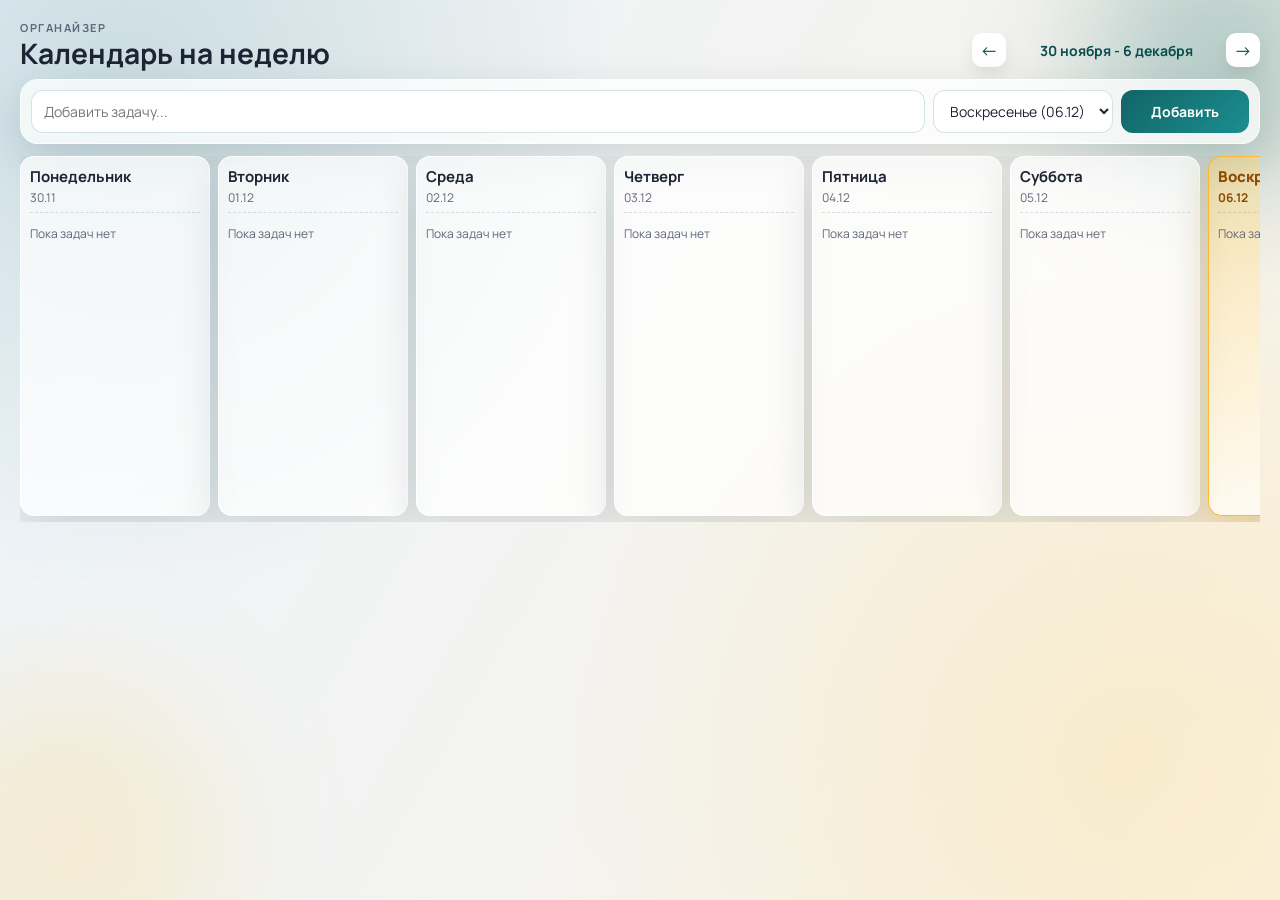
==== index.html @ 710e12ff "первая версия" ====
﻿<!doctype html>
<html lang="ru">
<head>
  <meta charset="UTF-8" />
  <meta name="viewport" content="width=device-width, initial-scale=1.0" />
  <title>План недели</title>
  <link rel="preconnect" href="https://fonts.googleapis.com">
  <link rel="preconnect" href="https://fonts.gstatic.com" crossorigin>
  <link href="https://fonts.googleapis.com/css2?family=Manrope:wght@400;500;700;800&display=swap" rel="stylesheet">
  <link rel="stylesheet" href="styles.css" />
</head>
<body>
  <div class="bg-glow bg-glow-one"></div>
  <div class="bg-glow bg-glow-two"></div>

  <main class="app">
    <header class="topbar">
      <div>
        <p class="eyebrow">Органайзер</p>
        <h1>Календарь на неделю</h1>
      </div>
      <div class="week-nav">
        <button id="prevWeek" aria-label="Предыдущая неделя">←</button>
        <p id="weekRange"></p>
        <button id="nextWeek" aria-label="Следующая неделя">→</button>
      </div>
    </header>

    <section class="quick-add">
      <input id="taskText" type="text" placeholder="Добавить задачу..." maxlength="140" />
      <select id="daySelect"></select>
      <button id="addTask">Добавить</button>
    </section>

    <section id="board" class="board"></section>
  </main>

  <template id="taskTemplate">
    <article class="task" draggable="true">
      <label class="task-main">
        <input type="checkbox" class="task-check" />
        <span class="task-title"></span>
      </label>
      <div class="task-actions">
        <button class="move-btn" title="Перенести">↷</button>
        <button class="delete-btn" title="Удалить">✕</button>
      </div>
    </article>
  </template>

  <script src="app.js"></script>
</body>
</html>
---- styles.css ----
﻿:root {
  --bg: #f4f7fb;
  --surface: rgba(255, 255, 255, 0.72);
  --surface-solid: #ffffff;
  --text: #1d2433;
  --muted: #5e677a;
  --primary: #116466;
  --primary-strong: #0a4d4f;
  --accent: #ffd166;
  --danger: #cf3348;
  --line: rgba(17, 100, 102, 0.18);
  --done: #5f8f4d;
  --shadow: 0 16px 44px rgba(11, 44, 51, 0.14);
  --radius-xl: 24px;
  --radius-lg: 16px;
  --radius-md: 12px;
}

* {
  box-sizing: border-box;
}

body {
  margin: 0;
  min-height: 100vh;
  font-family: "Manrope", sans-serif;
  color: var(--text);
  background:
    radial-gradient(circle at 10% 10%, rgba(17, 100, 102, 0.16), transparent 36%),
    radial-gradient(circle at 88% 84%, rgba(255, 209, 102, 0.22), transparent 42%),
    linear-gradient(120deg, #edf4fb 0%, #f9f3e7 100%);
  padding: 20px;
  overflow-x: hidden;
}

.bg-glow {
  position: fixed;
  filter: blur(64px);
  border-radius: 100%;
  pointer-events: none;
}

.bg-glow-one {
  width: 260px;
  height: 260px;
  background: rgba(17, 100, 102, 0.28);
  top: -70px;
  right: -70px;
}

.bg-glow-two {
  width: 320px;
  height: 320px;
  background: rgba(255, 209, 102, 0.22);
  bottom: -100px;
  left: -100px;
}

.app {
  max-width: 1300px;
  margin: 0 auto;
  position: relative;
  z-index: 1;
}

.topbar {
  display: flex;
  justify-content: space-between;
  align-items: end;
  gap: 16px;
  margin-bottom: 12px;
}

.eyebrow {
  margin: 0 0 4px;
  text-transform: uppercase;
  letter-spacing: 0.14em;
  font-size: 11px;
  font-weight: 700;
  color: var(--muted);
}

h1 {
  margin: 0;
  font-size: clamp(24px, 2.2vw, 34px);
  line-height: 1;
}

.week-nav {
  display: flex;
  align-items: center;
  gap: 10px;
}

.week-nav p {
  margin: 0;
  font-weight: 700;
  color: var(--primary-strong);
  min-width: 200px;
  text-align: center;
  font-size: 14px;
}

.week-nav button,
.quick-add button,
.task-actions button {
  border: none;
  cursor: pointer;
  font-family: inherit;
}

.week-nav button {
  width: 34px;
  height: 34px;
  border-radius: 10px;
  background: var(--surface-solid);
  box-shadow: 0 8px 16px rgba(0, 0, 0, 0.08);
  font-size: 18px;
  color: var(--primary-strong);
  transition: transform 0.2s ease, background 0.2s ease;
}

.week-nav button:hover {
  transform: translateY(-2px);
  background: #edf7f7;
}

.quick-add {
  display: grid;
  grid-template-columns: 1fr 180px 128px;
  gap: 8px;
  background: var(--surface);
  border: 1px solid rgba(255, 255, 255, 0.65);
  border-radius: 18px;
  padding: 10px;
  backdrop-filter: blur(10px);
  box-shadow: var(--shadow);
  margin-bottom: 12px;
}

.quick-add input,
.quick-add select {
  width: 100%;
  border-radius: var(--radius-md);
  border: 1px solid var(--line);
  padding: 10px 12px;
  font-size: 14px;
  font-family: inherit;
  background: #fff;
  color: var(--text);
}

.quick-add input:focus,
.quick-add select:focus {
  outline: 2px solid rgba(17, 100, 102, 0.35);
  border-color: transparent;
}

.quick-add button {
  border-radius: var(--radius-md);
  background: linear-gradient(135deg, var(--primary) 0%, #1b8e90 100%);
  color: #fff;
  font-weight: 700;
  font-size: 14px;
  transition: transform 0.2s ease, box-shadow 0.2s ease;
}

.quick-add button:hover {
  transform: translateY(-1px);
  box-shadow: 0 10px 22px rgba(17, 100, 102, 0.25);
}

.board {
  display: grid;
  grid-template-columns: repeat(7, minmax(190px, 1fr));
  gap: 8px;
  overflow-x: auto;
  padding-bottom: 6px;
}

.day {
  background: var(--surface);
  border: 1px solid rgba(255, 255, 255, 0.8);
  border-radius: 14px;
  min-height: 360px;
  padding: 9px;
  box-shadow: var(--shadow);
  display: flex;
  flex-direction: column;
  gap: 8px;
  transition: border-color 0.2s ease, transform 0.2s ease;
  animation: rise 0.45s ease both;
}

.day.today {
  background: linear-gradient(160deg, rgba(255, 209, 102, 0.42), rgba(255, 255, 255, 0.92));
  border: 1px solid rgba(255, 182, 39, 0.95);
  box-shadow: 0 14px 30px rgba(255, 182, 39, 0.28), var(--shadow);
}

.day.today .day-title {
  color: #8a4b00;
  font-weight: 800;
}

.day.today .day-date {
  color: #8a4b00;
  font-weight: 700;
}

.day.drag-over {
  border-color: rgba(17, 100, 102, 0.7);
  transform: translateY(-2px);
}

.day-head {
  padding-bottom: 6px;
  border-bottom: 1px dashed var(--line);
}

.day-title {
  margin: 0;
  font-size: 15px;
}

.day-date {
  margin: 2px 0 0;
  color: var(--muted);
  font-size: 12px;
}

.tasks {
  display: flex;
  flex-direction: column;
  gap: 6px;
}

.task {
  background: #fff;
  border: 1px solid rgba(29, 36, 51, 0.08);
  border-radius: 10px;
  padding: 7px 7px 7px 8px;
  display: flex;
  align-items: center;
  justify-content: space-between;
  gap: 6px;
  cursor: grab;
}

.task:active {
  cursor: grabbing;
}

.task-main {
  display: flex;
  align-items: center;
  gap: 7px;
  cursor: pointer;
  min-width: 0;
}

.task-check {
  accent-color: var(--done);
}

.task-title {
  font-size: 13px;
  line-height: 1.3;
  overflow-wrap: anywhere;
}

.task.done {
  border-color: rgba(95, 143, 77, 0.3);
  background: #f5faee;
}

.task.done .task-title {
  text-decoration: line-through;
  color: #66735f;
}

.task-actions {
  display: flex;
  gap: 4px;
}

.task-actions button {
  width: 24px;
  height: 24px;
  border-radius: 8px;
  font-size: 12px;
  background: #eff4f7;
  color: #294050;
}

.task-actions .move-btn:hover {
  background: #ffe8a9;
}

.task-actions .delete-btn:hover {
  background: #ffd8df;
  color: var(--danger);
}

.empty {
  margin-top: 4px;
  color: var(--muted);
  font-size: 12px;
}

@keyframes rise {
  from {
    opacity: 0;
    transform: translateY(12px);
  }
  to {
    opacity: 1;
    transform: translateY(0);
  }
}

@media (max-width: 1080px) {
  .quick-add {
    grid-template-columns: 1fr;
  }

  .board {
    grid-template-columns: repeat(7, minmax(220px, 1fr));
  }
}

@media (max-width: 700px) {
  body {
    padding: 14px;
  }

  .topbar {
    flex-direction: column;
    align-items: start;
  }

  .week-nav p {
    min-width: auto;
  }
}
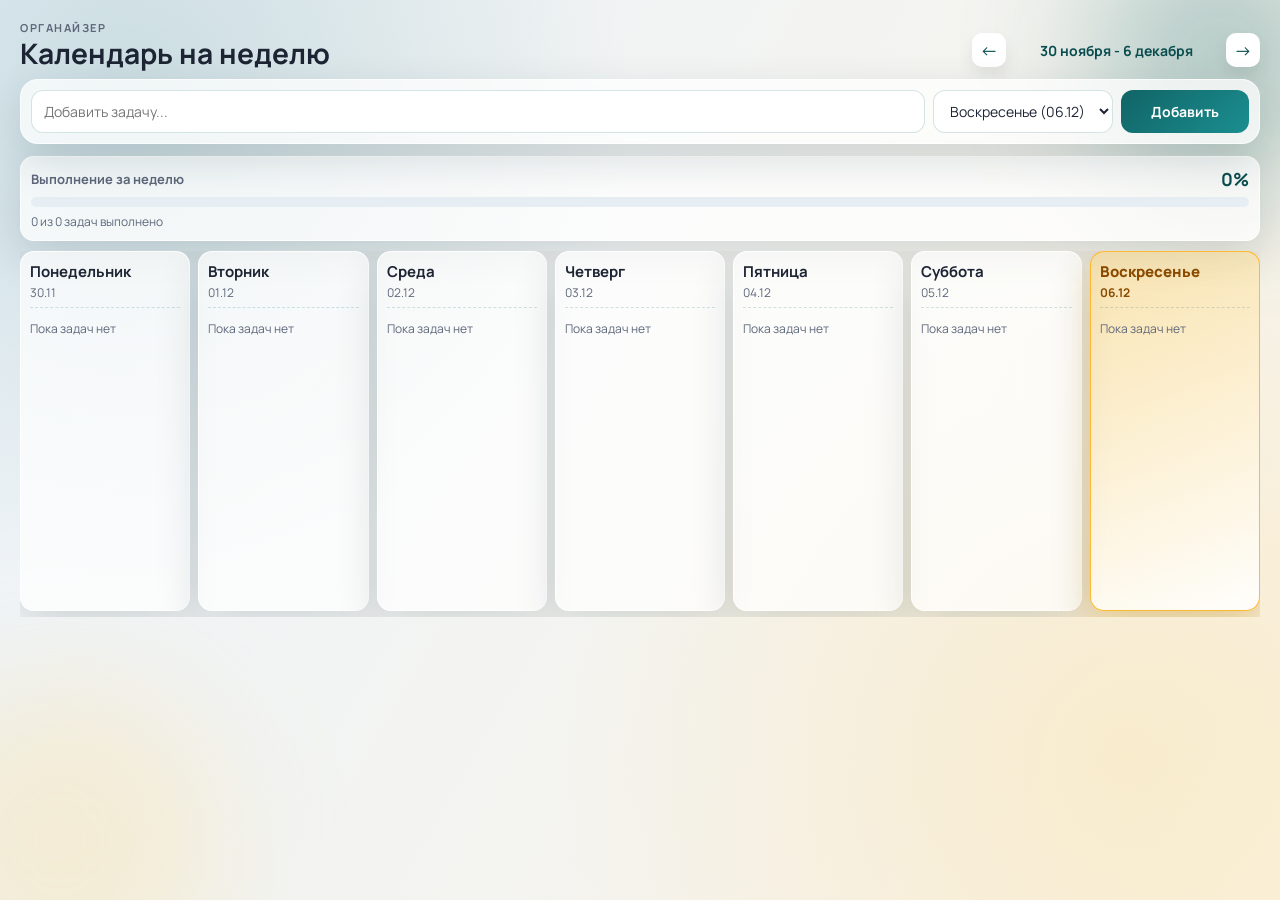
==== commit 2f38489e: "вторая версия" ====
--- a/index.html
+++ b/index.html
@@ -32,6 +32,17 @@
       <button id="addTask">Добавить</button>
     </section>
 
+    <section class="progress-strip">
+      <div class="progress-head">
+        <p>Выполнение за неделю</p>
+        <strong id="progressPercent">0%</strong>
+      </div>
+      <div class="progress-track" aria-label="Прогресс выполнения задач">
+        <div id="progressFill" class="progress-fill"></div>
+      </div>
+      <p id="progressMeta" class="progress-meta">0 из 0 задач выполнено</p>
+    </section>
+
     <section id="board" class="board"></section>
   </main>
 
--- a/styles.css
+++ b/styles.css
@@ -57,7 +57,7 @@
 }
 
 .app {
-  max-width: 1300px;
+  max-width: 1400px;
   margin: 0 auto;
   position: relative;
   z-index: 1;
@@ -138,6 +138,57 @@
   margin-bottom: 12px;
 }
 
+.progress-strip {
+  background: var(--surface);
+  border: 1px solid rgba(255, 255, 255, 0.75);
+  border-radius: 14px;
+  padding: 10px;
+  box-shadow: var(--shadow);
+  margin-bottom: 10px;
+}
+
+.progress-head {
+  display: flex;
+  justify-content: space-between;
+  align-items: center;
+  gap: 8px;
+  margin-bottom: 6px;
+}
+
+.progress-head p {
+  margin: 0;
+  font-size: 13px;
+  color: var(--muted);
+  font-weight: 700;
+}
+
+.progress-head strong {
+  font-size: 18px;
+  color: var(--primary-strong);
+}
+
+.progress-track {
+  height: 10px;
+  width: 100%;
+  background: #e7eef3;
+  border-radius: 999px;
+  overflow: hidden;
+}
+
+.progress-fill {
+  height: 100%;
+  width: 0%;
+  border-radius: 999px;
+  background: linear-gradient(90deg, #ffb627 0%, #116466 100%);
+  transition: width 0.3s ease;
+}
+
+.progress-meta {
+  margin: 6px 0 0;
+  font-size: 12px;
+  color: var(--muted);
+}
+
 .quick-add input,
 .quick-add select {
   width: 100%;
@@ -172,10 +223,11 @@
 
 .board {
   display: grid;
-  grid-template-columns: repeat(7, minmax(190px, 1fr));
+  grid-template-columns: repeat(7, minmax(0, 1fr));
   gap: 8px;
-  overflow-x: auto;
+  overflow: hidden;
   padding-bottom: 6px;
+  width: 100%;
 }
 
 .day {
@@ -190,6 +242,7 @@
   gap: 8px;
   transition: border-color 0.2s ease, transform 0.2s ease;
   animation: rise 0.45s ease both;
+  min-width: 0;
 }
 
 .day.today {
@@ -325,7 +378,26 @@
   }
 
   .board {
-    grid-template-columns: repeat(7, minmax(220px, 1fr));
+    grid-template-columns: repeat(7, minmax(0, 1fr));
+    gap: 6px;
+  }
+
+  .day {
+    min-height: 320px;
+    padding: 7px;
+  }
+
+  .day-title {
+    font-size: 13px;
+  }
+
+  .day-date,
+  .empty {
+    font-size: 11px;
+  }
+
+  .task-title {
+    font-size: 12px;
   }
 }
 
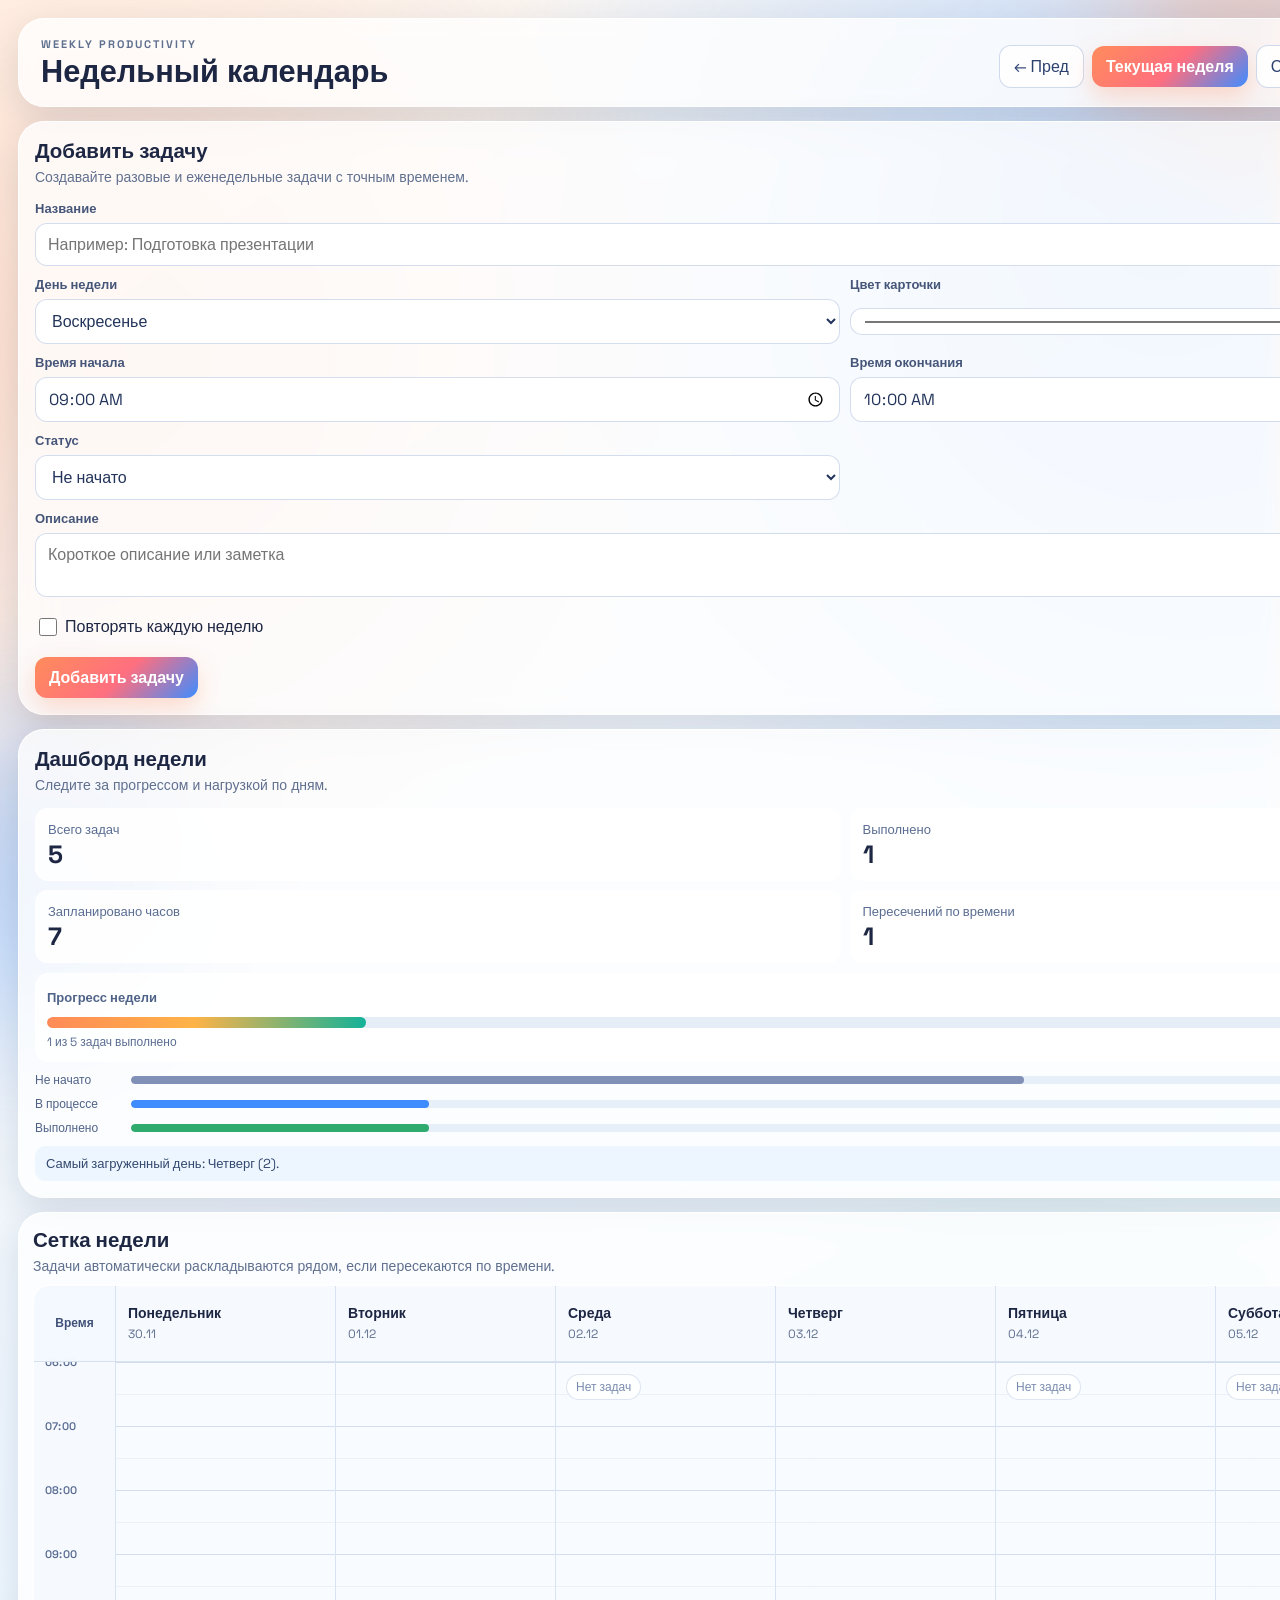
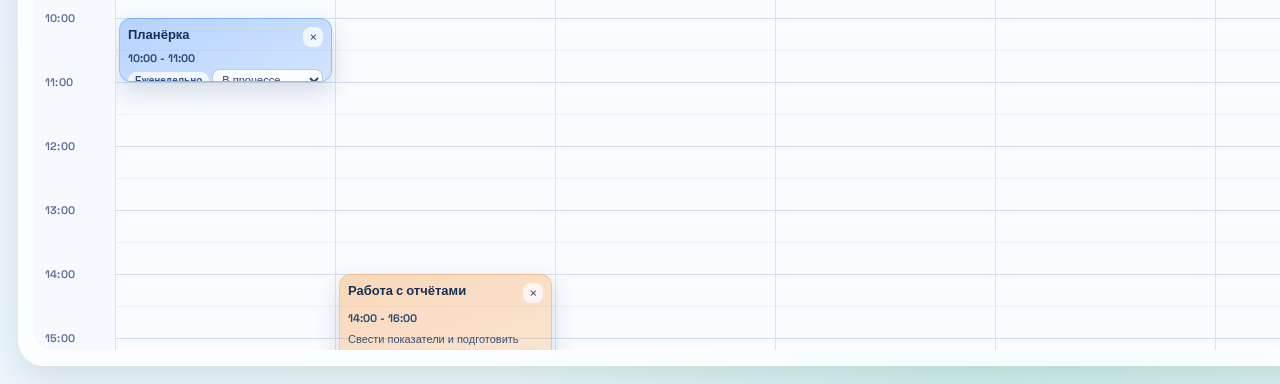
==== commit 8eeca90b: "новый промт (не очень)" ====
--- a/index.html
+++ b/index.html
@@ -3,61 +3,157 @@
 <head>
   <meta charset="UTF-8" />
   <meta name="viewport" content="width=device-width, initial-scale=1.0" />
-  <title>План недели</title>
+  <title>Weekly Planner</title>
   <link rel="preconnect" href="https://fonts.googleapis.com">
   <link rel="preconnect" href="https://fonts.gstatic.com" crossorigin>
-  <link href="https://fonts.googleapis.com/css2?family=Manrope:wght@400;500;700;800&display=swap" rel="stylesheet">
+  <link href="https://fonts.googleapis.com/css2?family=Space+Grotesk:wght@400;500;600;700&display=swap" rel="stylesheet">
   <link rel="stylesheet" href="styles.css" />
 </head>
 <body>
-  <div class="bg-glow bg-glow-one"></div>
-  <div class="bg-glow bg-glow-two"></div>
+  <div class="bg-orb orb-a"></div>
+  <div class="bg-orb orb-b"></div>
 
-  <main class="app">
-    <header class="topbar">
+  <main class="planner-app">
+    <header class="app-header panel">
       <div>
-        <p class="eyebrow">Органайзер</p>
-        <h1>Календарь на неделю</h1>
+        <p class="kicker">Weekly Productivity</p>
+        <h1>Недельный календарь</h1>
       </div>
-      <div class="week-nav">
-        <button id="prevWeek" aria-label="Предыдущая неделя">←</button>
-        <p id="weekRange"></p>
-        <button id="nextWeek" aria-label="Следующая неделя">→</button>
+      <div class="week-nav" aria-label="Навигация по неделям">
+        <button id="prevWeek" class="ghost-btn" type="button">← Пред</button>
+        <button id="todayWeek" class="accent-btn" type="button">Текущая неделя</button>
+        <button id="nextWeek" class="ghost-btn" type="button">След →</button>
+        <p id="weekRange" class="week-range"></p>
       </div>
     </header>
 
-    <section class="quick-add">
-      <input id="taskText" type="text" placeholder="Добавить задачу..." maxlength="140" />
-      <select id="daySelect"></select>
-      <button id="addTask">Добавить</button>
+    <section class="top-layout">
+      <section class="panel task-panel">
+        <div class="section-head">
+          <h2>Добавить задачу</h2>
+          <p>Создавайте разовые и еженедельные задачи с точным временем.</p>
+        </div>
+
+        <form id="taskForm" class="task-form">
+          <label class="field field-wide">
+            <span>Название</span>
+            <input id="taskTitle" type="text" maxlength="120" placeholder="Например: Подготовка презентации" required />
+          </label>
+
+          <label class="field">
+            <span>День недели</span>
+            <select id="taskDay" required></select>
+          </label>
+
+          <label class="field">
+            <span>Цвет карточки</span>
+            <input id="taskColor" type="color" value="#3f8cff" />
+          </label>
+
+          <label class="field">
+            <span>Время начала</span>
+            <input id="taskStart" type="time" value="09:00" required />
+          </label>
+
+          <label class="field">
+            <span>Время окончания</span>
+            <input id="taskEnd" type="time" value="10:00" required />
+          </label>
+
+          <label class="field">
+            <span>Статус</span>
+            <select id="taskStatus" required>
+              <option value="todo">Не начато</option>
+              <option value="inprogress">В процессе</option>
+              <option value="done">Выполнено</option>
+            </select>
+          </label>
+
+          <label class="field field-wide">
+            <span>Описание</span>
+            <textarea id="taskDescription" rows="2" maxlength="240" placeholder="Короткое описание или заметка"></textarea>
+          </label>
+
+          <label class="toggle-row field-wide">
+            <input id="taskRepeat" type="checkbox" />
+            <span>Повторять каждую неделю</span>
+          </label>
+
+          <div class="field-wide form-actions">
+            <button class="accent-btn" type="submit">Добавить задачу</button>
+            <p id="formMessage" class="form-message" aria-live="polite"></p>
+          </div>
+        </form>
+      </section>
+
+      <section class="panel dashboard-panel">
+        <div class="section-head">
+          <h2>Дашборд недели</h2>
+          <p>Следите за прогрессом и нагрузкой по дням.</p>
+        </div>
+
+        <div class="metric-grid">
+          <article class="metric-card">
+            <p>Всего задач</p>
+            <strong id="totalTasks">0</strong>
+          </article>
+          <article class="metric-card">
+            <p>Выполнено</p>
+            <strong id="doneTasks">0</strong>
+          </article>
+          <article class="metric-card">
+            <p>Запланировано часов</p>
+            <strong id="plannedHours">0</strong>
+          </article>
+          <article class="metric-card">
+            <p>Пересечений по времени</p>
+            <strong id="overlapCount">0</strong>
+          </article>
+        </div>
+
+        <div class="progress-box">
+          <div class="progress-head">
+            <span>Прогресс недели</span>
+            <strong id="progressPercent">0%</strong>
+          </div>
+          <div class="progress-track" role="progressbar" aria-label="Выполнение задач">
+            <div id="progressFill" class="progress-fill"></div>
+          </div>
+          <p id="progressMeta" class="progress-meta">0 из 0 задач выполнено</p>
+        </div>
+
+        <div class="status-bars" aria-label="Распределение задач по статусам">
+          <div class="status-row">
+            <span>Не начато</span>
+            <div class="status-track"><div id="barTodo" class="status-fill todo"></div></div>
+            <b id="countTodo">0</b>
+          </div>
+          <div class="status-row">
+            <span>В процессе</span>
+            <div class="status-track"><div id="barProgress" class="status-fill progress"></div></div>
+            <b id="countProgress">0</b>
+          </div>
+          <div class="status-row">
+            <span>Выполнено</span>
+            <div class="status-track"><div id="barDone" class="status-fill done"></div></div>
+            <b id="countDone">0</b>
+          </div>
+        </div>
+
+        <p class="insight" id="busiestDay">Самый загруженный день: —</p>
+      </section>
     </section>
 
-    <section class="progress-strip">
-      <div class="progress-head">
-        <p>Выполнение за неделю</p>
-        <strong id="progressPercent">0%</strong>
+    <section class="panel calendar-shell">
+      <div class="section-head compact">
+        <h2>Сетка недели</h2>
+        <p>Задачи автоматически раскладываются рядом, если пересекаются по времени.</p>
       </div>
-      <div class="progress-track" aria-label="Прогресс выполнения задач">
-        <div id="progressFill" class="progress-fill"></div>
+      <div class="calendar-scroll">
+        <div id="weekGrid" class="week-grid" aria-label="Недельный календарь"></div>
       </div>
-      <p id="progressMeta" class="progress-meta">0 из 0 задач выполнено</p>
     </section>
-
-    <section id="board" class="board"></section>
   </main>
-
-  <template id="taskTemplate">
-    <article class="task" draggable="true">
-      <label class="task-main">
-        <input type="checkbox" class="task-check" />
-        <span class="task-title"></span>
-      </label>
-      <div class="task-actions">
-        <button class="move-btn" title="Перенести">↷</button>
-        <button class="delete-btn" title="Удалить">✕</button>
-      </div>
-    </article>
-  </template>
 
   <script src="app.js"></script>
 </body>
--- a/styles.css
+++ b/styles.css
@@ -1,19 +1,26 @@
 ﻿:root {
-  --bg: #f4f7fb;
-  --surface: rgba(255, 255, 255, 0.72);
-  --surface-solid: #ffffff;
-  --text: #1d2433;
-  --muted: #5e677a;
-  --primary: #116466;
-  --primary-strong: #0a4d4f;
-  --accent: #ffd166;
-  --danger: #cf3348;
-  --line: rgba(17, 100, 102, 0.18);
-  --done: #5f8f4d;
-  --shadow: 0 16px 44px rgba(11, 44, 51, 0.14);
-  --radius-xl: 24px;
-  --radius-lg: 16px;
-  --radius-md: 12px;
+  --bg-start: #fff7ef;
+  --bg-mid: #eef6ff;
+  --bg-end: #eafaf6;
+  --text-main: #1d2642;
+  --text-muted: #60708f;
+  --panel-bg: rgba(255, 255, 255, 0.78);
+  --panel-border: rgba(255, 255, 255, 0.92);
+  --shadow-soft: 0 12px 36px rgba(18, 37, 71, 0.13);
+  --shadow-card: 0 10px 24px rgba(33, 59, 99, 0.16);
+  --radius-xl: 26px;
+  --radius-lg: 18px;
+  --radius-md: 13px;
+  --accent: #ff7a45;
+  --accent-2: #129a9a;
+  --accent-3: #3f8cff;
+  --danger: #d8495a;
+  --ok: #2b9e63;
+  --time-column-width: 82px;
+  --hour-height: 64px;
+  --half-hour: calc(var(--hour-height) / 2);
+  --timeline-hours: 17;
+  --timeline-height: calc(var(--hour-height) * var(--timeline-hours));
 }
 
 * {
@@ -23,127 +30,279 @@
 body {
   margin: 0;
   min-height: 100vh;
-  font-family: "Manrope", sans-serif;
-  color: var(--text);
+  font-family: "Space Grotesk", "Segoe UI", sans-serif;
+  color: var(--text-main);
   background:
-    radial-gradient(circle at 10% 10%, rgba(17, 100, 102, 0.16), transparent 36%),
-    radial-gradient(circle at 88% 84%, rgba(255, 209, 102, 0.22), transparent 42%),
-    linear-gradient(120deg, #edf4fb 0%, #f9f3e7 100%);
-  padding: 20px;
+    radial-gradient(circle at 8% 18%, rgba(255, 141, 89, 0.26), transparent 30%),
+    radial-gradient(circle at 90% 11%, rgba(64, 145, 255, 0.28), transparent 32%),
+    radial-gradient(circle at 80% 88%, rgba(19, 170, 148, 0.2), transparent 28%),
+    linear-gradient(145deg, var(--bg-start) 0%, var(--bg-mid) 52%, var(--bg-end) 100%);
+  padding: 18px;
+  position: relative;
   overflow-x: hidden;
 }
 
-.bg-glow {
+.bg-orb {
   position: fixed;
-  filter: blur(64px);
-  border-radius: 100%;
+  border-radius: 999px;
+  filter: blur(72px);
   pointer-events: none;
-}
-
-.bg-glow-one {
+  z-index: 0;
+}
+
+.orb-a {
   width: 260px;
   height: 260px;
-  background: rgba(17, 100, 102, 0.28);
-  top: -70px;
-  right: -70px;
-}
-
-.bg-glow-two {
+  right: -100px;
+  top: -90px;
+  background: rgba(255, 141, 89, 0.36);
+}
+
+.orb-b {
   width: 320px;
   height: 320px;
-  background: rgba(255, 209, 102, 0.22);
-  bottom: -100px;
-  left: -100px;
-}
-
-.app {
-  max-width: 1400px;
+  left: -120px;
+  bottom: -140px;
+  background: rgba(64, 145, 255, 0.28);
+}
+
+.planner-app {
+  max-width: 1700px;
   margin: 0 auto;
   position: relative;
   z-index: 1;
-}
-
-.topbar {
+  display: grid;
+  gap: 14px;
+}
+
+.panel {
+  border-radius: var(--radius-xl);
+  border: 1px solid var(--panel-border);
+  background: var(--panel-bg);
+  backdrop-filter: blur(10px);
+  box-shadow: var(--shadow-soft);
+}
+
+.app-header {
+  padding: 18px 22px;
   display: flex;
   justify-content: space-between;
-  align-items: end;
-  gap: 16px;
-  margin-bottom: 12px;
-}
-
-.eyebrow {
-  margin: 0 0 4px;
+  gap: 18px;
+  align-items: flex-end;
+}
+
+.kicker {
+  margin: 0 0 6px;
   text-transform: uppercase;
-  letter-spacing: 0.14em;
+  letter-spacing: 0.18em;
   font-size: 11px;
   font-weight: 700;
-  color: var(--muted);
+  color: var(--text-muted);
 }
 
 h1 {
   margin: 0;
-  font-size: clamp(24px, 2.2vw, 34px);
+  font-size: clamp(28px, 2.4vw, 40px);
   line-height: 1;
+}
+
+h2 {
+  margin: 0;
+  font-size: clamp(20px, 1.6vw, 26px);
+}
+
+.section-head {
+  display: grid;
+  gap: 4px;
+  margin-bottom: 14px;
+}
+
+.section-head p {
+  margin: 0;
+  color: var(--text-muted);
+  font-size: 14px;
+}
+
+.section-head.compact {
+  margin-bottom: 10px;
 }
 
 .week-nav {
   display: flex;
   align-items: center;
+  gap: 8px;
+  flex-wrap: wrap;
+  justify-content: flex-end;
+}
+
+.week-range {
+  margin: 0 0 0 10px;
+  font-size: 14px;
+  font-weight: 700;
+  color: #23345b;
+  background: rgba(255, 255, 255, 0.8);
+  border: 1px solid rgba(255, 255, 255, 0.9);
+  border-radius: 999px;
+  padding: 8px 14px;
+}
+
+button,
+input,
+select,
+textarea {
+  font: inherit;
+}
+
+.ghost-btn,
+.accent-btn {
+  border: 0;
+  border-radius: 12px;
+  padding: 10px 14px;
+  cursor: pointer;
+  transition: transform 0.22s ease, box-shadow 0.22s ease, background 0.22s ease;
+}
+
+.ghost-btn {
+  background: rgba(255, 255, 255, 0.85);
+  color: #2c416f;
+  border: 1px solid rgba(120, 148, 203, 0.35);
+}
+
+.ghost-btn:hover {
+  transform: translateY(-1px);
+  background: #ffffff;
+}
+
+.accent-btn {
+  background: linear-gradient(135deg, #ff8c5b 0%, #ff6f7f 52%, #3f8cff 100%);
+  color: #fff;
+  box-shadow: 0 10px 24px rgba(255, 122, 69, 0.26);
+  font-weight: 700;
+}
+
+.accent-btn:hover {
+  transform: translateY(-2px);
+  box-shadow: 0 14px 26px rgba(255, 122, 69, 0.3);
+}
+
+.top-layout {
+  display: grid;
+  grid-template-columns: minmax(420px, 1.2fr) minmax(340px, 1fr);
+  gap: 14px;
+}
+
+.task-panel,
+.dashboard-panel {
+  padding: 16px;
+}
+
+.task-form {
+  display: grid;
+  grid-template-columns: repeat(2, minmax(0, 1fr));
   gap: 10px;
 }
 
-.week-nav p {
-  margin: 0;
-  font-weight: 700;
-  color: var(--primary-strong);
-  min-width: 200px;
-  text-align: center;
-  font-size: 14px;
-}
-
-.week-nav button,
-.quick-add button,
-.task-actions button {
-  border: none;
-  cursor: pointer;
-  font-family: inherit;
-}
-
-.week-nav button {
-  width: 34px;
-  height: 34px;
-  border-radius: 10px;
-  background: var(--surface-solid);
-  box-shadow: 0 8px 16px rgba(0, 0, 0, 0.08);
-  font-size: 18px;
-  color: var(--primary-strong);
-  transition: transform 0.2s ease, background 0.2s ease;
-}
-
-.week-nav button:hover {
-  transform: translateY(-2px);
-  background: #edf7f7;
-}
-
-.quick-add {
-  display: grid;
-  grid-template-columns: 1fr 180px 128px;
-  gap: 8px;
-  background: var(--surface);
-  border: 1px solid rgba(255, 255, 255, 0.65);
-  border-radius: 18px;
-  padding: 10px;
-  backdrop-filter: blur(10px);
-  box-shadow: var(--shadow);
-  margin-bottom: 12px;
-}
-
-.progress-strip {
-  background: var(--surface);
-  border: 1px solid rgba(255, 255, 255, 0.75);
+.field,
+.toggle-row {
+  display: grid;
+  gap: 6px;
+}
+
+.field span {
+  font-size: 13px;
+  color: #455679;
+  font-weight: 600;
+}
+
+.field-wide {
+  grid-column: 1 / -1;
+}
+
+input,
+select,
+textarea {
+  width: 100%;
+  border: 1px solid rgba(123, 151, 200, 0.32);
+  background: rgba(255, 255, 255, 0.95);
+  color: #23345b;
+  border-radius: 12px;
+  padding: 10px 12px;
+}
+
+textarea {
+  resize: vertical;
+  min-height: 58px;
+}
+
+input:focus,
+select:focus,
+textarea:focus {
+  outline: 2px solid rgba(64, 145, 255, 0.28);
+  border-color: rgba(64, 145, 255, 0.45);
+}
+
+.toggle-row {
+  align-items: center;
+  grid-template-columns: 20px 1fr;
+  gap: 10px;
+  min-height: 40px;
+}
+
+.toggle-row input {
+  width: 18px;
+  height: 18px;
+  accent-color: var(--accent-3);
+}
+
+.form-actions {
+  display: flex;
+  align-items: center;
+  gap: 10px;
+  flex-wrap: wrap;
+}
+
+.form-message {
+  margin: 0;
+  color: #385174;
+  font-size: 13px;
+  min-height: 18px;
+}
+
+.form-message.error {
+  color: var(--danger);
+}
+
+.metric-grid {
+  display: grid;
+  grid-template-columns: repeat(2, minmax(0, 1fr));
+  gap: 9px;
+  margin-bottom: 10px;
+}
+
+.metric-card {
+  margin: 0;
+  padding: 12px;
+  border-radius: var(--radius-md);
+  background: rgba(255, 255, 255, 0.86);
+  border: 1px solid rgba(255, 255, 255, 0.92);
+}
+
+.metric-card p {
+  margin: 0 0 4px;
+  font-size: 13px;
+  color: #5a6d92;
+}
+
+.metric-card strong {
+  font-size: 25px;
+  line-height: 1;
+}
+
+.progress-box {
   border-radius: 14px;
-  padding: 10px;
-  box-shadow: var(--shadow);
+  background: rgba(255, 255, 255, 0.82);
+  border: 1px solid rgba(255, 255, 255, 0.95);
+  padding: 11px;
   margin-bottom: 10px;
 }
 
@@ -151,267 +310,443 @@
   display: flex;
   justify-content: space-between;
   align-items: center;
-  gap: 8px;
   margin-bottom: 6px;
 }
 
-.progress-head p {
-  margin: 0;
+.progress-head span {
+  color: #4f6287;
   font-size: 13px;
-  color: var(--muted);
-  font-weight: 700;
+  font-weight: 600;
 }
 
 .progress-head strong {
-  font-size: 18px;
-  color: var(--primary-strong);
+  font-size: 20px;
 }
 
 .progress-track {
-  height: 10px;
   width: 100%;
-  background: #e7eef3;
+  height: 11px;
+  background: #e5edf7;
   border-radius: 999px;
   overflow: hidden;
 }
 
 .progress-fill {
+  width: 0;
   height: 100%;
-  width: 0%;
-  border-radius: 999px;
-  background: linear-gradient(90deg, #ffb627 0%, #116466 100%);
-  transition: width 0.3s ease;
+  border-radius: inherit;
+  background: linear-gradient(90deg, #ff8a57 0%, #ffb347 46%, #14b298 100%);
+  transition: width 0.35s ease;
 }
 
 .progress-meta {
   margin: 6px 0 0;
+  color: #5a6d92;
   font-size: 12px;
-  color: var(--muted);
-}
-
-.quick-add input,
-.quick-add select {
-  width: 100%;
-  border-radius: var(--radius-md);
-  border: 1px solid var(--line);
-  padding: 10px 12px;
+}
+
+.status-bars {
+  display: grid;
+  gap: 8px;
+}
+
+.status-row {
+  display: grid;
+  grid-template-columns: 88px 1fr 28px;
+  align-items: center;
+  gap: 8px;
+}
+
+.status-row span {
+  font-size: 12px;
+  color: #4f6287;
+}
+
+.status-row b {
+  font-size: 12px;
+  text-align: right;
+  color: #33496f;
+}
+
+.status-track {
+  height: 8px;
+  border-radius: 999px;
+  background: #e7eff9;
+  overflow: hidden;
+}
+
+.status-fill {
+  height: 100%;
+  width: 0;
+  border-radius: inherit;
+  transition: width 0.35s ease;
+}
+
+.status-fill.todo {
+  background: #8090b7;
+}
+
+.status-fill.progress {
+  background: #3f8cff;
+}
+
+.status-fill.done {
+  background: #2eab6d;
+}
+
+.insight {
+  margin: 10px 0 0;
+  font-size: 13px;
+  color: #33496f;
+  padding: 9px 11px;
+  border-radius: 11px;
+  background: rgba(232, 243, 255, 0.72);
+}
+
+.calendar-shell {
+  padding: 14px;
+}
+
+.calendar-scroll {
+  overflow: auto;
+  border-radius: 16px;
+  border: 1px solid rgba(255, 255, 255, 0.9);
+  background: rgba(252, 255, 255, 0.7);
+  max-height: 74vh;
+}
+
+.week-grid {
+  display: grid;
+  grid-template-columns: var(--time-column-width) repeat(7, minmax(220px, 1fr));
+  grid-template-rows: 76px var(--timeline-height);
+  min-width: calc(var(--time-column-width) + 7 * 220px);
+}
+
+.corner-cell,
+.day-header,
+.time-axis,
+.day-column {
+  border-right: 1px solid rgba(111, 140, 189, 0.22);
+  border-bottom: 1px solid rgba(111, 140, 189, 0.22);
+}
+
+.corner-cell {
+  position: sticky;
+  left: 0;
+  top: 0;
+  z-index: 45;
+  display: grid;
+  place-items: center;
+  font-size: 12px;
+  font-weight: 700;
+  color: #405178;
+  background: rgba(244, 249, 255, 0.98);
+}
+
+.day-header {
+  position: sticky;
+  top: 0;
+  z-index: 40;
+  padding: 11px 12px;
+  background: rgba(246, 250, 255, 0.98);
+  display: grid;
+  align-content: center;
+  gap: 4px;
+}
+
+.day-header strong {
   font-size: 14px;
-  font-family: inherit;
-  background: #fff;
-  color: var(--text);
-}
-
-.quick-add input:focus,
-.quick-add select:focus {
-  outline: 2px solid rgba(17, 100, 102, 0.35);
-  border-color: transparent;
-}
-
-.quick-add button {
-  border-radius: var(--radius-md);
-  background: linear-gradient(135deg, var(--primary) 0%, #1b8e90 100%);
-  color: #fff;
+}
+
+.day-header span {
+  font-size: 12px;
+  color: var(--text-muted);
+}
+
+.day-header.today {
+  background: linear-gradient(135deg, rgba(255, 137, 82, 0.24), rgba(255, 233, 199, 0.82));
+  box-shadow: inset 0 -3px 0 rgba(255, 122, 69, 0.55);
+}
+
+.day-header.today strong,
+.day-header.today span {
+  color: #7a3a18;
+}
+
+.time-axis {
+  position: sticky;
+  left: 0;
+  z-index: 35;
+  background: rgba(246, 250, 255, 0.96);
+  height: var(--timeline-height);
+}
+
+.time-label {
+  position: absolute;
+  left: 11px;
+  transform: translateY(-50%);
+  color: #5a6d92;
+  font-size: 11px;
+  font-weight: 600;
+  letter-spacing: 0.02em;
+}
+
+.day-column {
+  background: #f8fbff;
+}
+
+.day-column.today {
+  background: linear-gradient(180deg, rgba(255, 146, 93, 0.12), rgba(255, 249, 238, 0.46));
+}
+
+.day-track {
+  position: relative;
+  height: var(--timeline-height);
+  background:
+    repeating-linear-gradient(
+      to bottom,
+      rgba(83, 116, 174, 0.08) 0,
+      rgba(83, 116, 174, 0.08) 1px,
+      transparent 1px,
+      transparent var(--half-hour)
+    ),
+    repeating-linear-gradient(
+      to bottom,
+      rgba(78, 110, 163, 0.15) 0,
+      rgba(78, 110, 163, 0.15) 1px,
+      transparent 1px,
+      transparent var(--hour-height)
+    );
+}
+
+.empty-day {
+  position: absolute;
+  top: 12px;
+  left: 10px;
+  font-size: 12px;
+  color: #7a8caf;
+  padding: 4px 9px;
+  border-radius: 999px;
+  background: rgba(255, 255, 255, 0.86);
+  border: 1px solid rgba(145, 169, 208, 0.3);
+}
+
+.event-card {
+  position: absolute;
+  border-radius: 12px;
+  border: 1px solid rgba(255, 255, 255, 0.9);
+  box-shadow: var(--shadow-card);
+  padding: 8px 8px 7px;
+  display: grid;
+  gap: 4px;
+  overflow: hidden;
+  animation: pop-in 0.35s ease both;
+  transition: transform 0.18s ease, box-shadow 0.18s ease;
+  color: #17315b;
+}
+
+.event-card:hover {
+  transform: translateY(-2px);
+  box-shadow: 0 13px 26px rgba(32, 59, 102, 0.22);
+}
+
+.event-card.status-done {
+  opacity: 0.86;
+}
+
+.event-card.status-done .event-title {
+  text-decoration: line-through;
+}
+
+.event-head {
+  display: flex;
+  justify-content: space-between;
+  align-items: flex-start;
+  gap: 4px;
+}
+
+.event-title {
+  margin: 0;
+  font-size: 13px;
+  line-height: 1.2;
   font-weight: 700;
+}
+
+.event-delete {
+  border: 0;
+  background: rgba(255, 255, 255, 0.72);
+  color: #3f5580;
+  width: 20px;
+  height: 20px;
+  border-radius: 8px;
+  cursor: pointer;
   font-size: 14px;
-  transition: transform 0.2s ease, box-shadow 0.2s ease;
-}
-
-.quick-add button:hover {
-  transform: translateY(-1px);
-  box-shadow: 0 10px 22px rgba(17, 100, 102, 0.25);
-}
-
-.board {
-  display: grid;
-  grid-template-columns: repeat(7, minmax(0, 1fr));
-  gap: 8px;
+  line-height: 1;
+}
+
+.event-delete:hover {
+  background: rgba(255, 218, 226, 0.96);
+  color: var(--danger);
+}
+
+.event-time {
+  margin: 0;
+  font-size: 11px;
+  font-weight: 700;
+  color: #304b79;
+}
+
+.event-desc {
+  margin: 0;
+  font-size: 11px;
+  line-height: 1.28;
+  color: #37537f;
+  display: -webkit-box;
+  -webkit-line-clamp: 2;
+  -webkit-box-orient: vertical;
   overflow: hidden;
-  padding-bottom: 6px;
-  width: 100%;
-}
-
-.day {
-  background: var(--surface);
-  border: 1px solid rgba(255, 255, 255, 0.8);
-  border-radius: 14px;
-  min-height: 360px;
-  padding: 9px;
-  box-shadow: var(--shadow);
+}
+
+.event-footer {
+  margin-top: auto;
   display: flex;
-  flex-direction: column;
-  gap: 8px;
-  transition: border-color 0.2s ease, transform 0.2s ease;
-  animation: rise 0.45s ease both;
-  min-width: 0;
-}
-
-.day.today {
-  background: linear-gradient(160deg, rgba(255, 209, 102, 0.42), rgba(255, 255, 255, 0.92));
-  border: 1px solid rgba(255, 182, 39, 0.95);
-  box-shadow: 0 14px 30px rgba(255, 182, 39, 0.28), var(--shadow);
-}
-
-.day.today .day-title {
-  color: #8a4b00;
-  font-weight: 800;
-}
-
-.day.today .day-date {
-  color: #8a4b00;
-  font-weight: 700;
-}
-
-.day.drag-over {
-  border-color: rgba(17, 100, 102, 0.7);
-  transform: translateY(-2px);
-}
-
-.day-head {
-  padding-bottom: 6px;
-  border-bottom: 1px dashed var(--line);
-}
-
-.day-title {
-  margin: 0;
-  font-size: 15px;
-}
-
-.day-date {
-  margin: 2px 0 0;
-  color: var(--muted);
-  font-size: 12px;
-}
-
-.tasks {
-  display: flex;
-  flex-direction: column;
-  gap: 6px;
-}
-
-.task {
-  background: #fff;
-  border: 1px solid rgba(29, 36, 51, 0.08);
-  border-radius: 10px;
-  padding: 7px 7px 7px 8px;
-  display: flex;
+  gap: 5px;
   align-items: center;
   justify-content: space-between;
-  gap: 6px;
-  cursor: grab;
-}
-
-.task:active {
-  cursor: grabbing;
-}
-
-.task-main {
-  display: flex;
+}
+
+.event-card.compact .event-desc {
+  display: none;
+}
+
+.event-card.compact .event-footer {
+  gap: 3px;
+}
+
+.event-badge {
+  display: inline-flex;
   align-items: center;
-  gap: 7px;
-  cursor: pointer;
-  min-width: 0;
-}
-
-.task-check {
-  accent-color: var(--done);
-}
-
-.task-title {
-  font-size: 13px;
-  line-height: 1.3;
-  overflow-wrap: anywhere;
-}
-
-.task.done {
-  border-color: rgba(95, 143, 77, 0.3);
-  background: #f5faee;
-}
-
-.task.done .task-title {
-  text-decoration: line-through;
-  color: #66735f;
-}
-
-.task-actions {
-  display: flex;
-  gap: 4px;
-}
-
-.task-actions button {
-  width: 24px;
-  height: 24px;
+  border-radius: 999px;
+  padding: 2px 7px;
+  font-size: 10px;
+  font-weight: 700;
+  background: rgba(255, 255, 255, 0.74);
+  color: #2c4f88;
+  white-space: nowrap;
+}
+
+.status-select {
+  border: 1px solid rgba(98, 126, 178, 0.4);
   border-radius: 8px;
-  font-size: 12px;
-  background: #eff4f7;
-  color: #294050;
-}
-
-.task-actions .move-btn:hover {
-  background: #ffe8a9;
-}
-
-.task-actions .delete-btn:hover {
-  background: #ffd8df;
-  color: var(--danger);
-}
-
-.empty {
-  margin-top: 4px;
-  color: var(--muted);
-  font-size: 12px;
-}
-
-@keyframes rise {
+  font-size: 11px;
+  padding: 2px 5px;
+  background: rgba(255, 255, 255, 0.9);
+  color: #2c416f;
+  max-width: 114px;
+}
+
+.now-line {
+  position: absolute;
+  left: 4px;
+  right: 4px;
+  height: 2px;
+  background: linear-gradient(90deg, rgba(255, 76, 76, 0), rgba(255, 76, 76, 0.95), rgba(255, 76, 76, 0));
+  z-index: 5;
+}
+
+.now-label {
+  position: absolute;
+  top: -10px;
+  right: 8px;
+  padding: 2px 6px;
+  border-radius: 999px;
+  font-size: 10px;
+  font-weight: 700;
+  color: #fff;
+  background: #ff5959;
+}
+
+@keyframes pop-in {
   from {
     opacity: 0;
-    transform: translateY(12px);
+    transform: translateY(10px) scale(0.98);
   }
   to {
     opacity: 1;
-    transform: translateY(0);
-  }
-}
-
-@media (max-width: 1080px) {
-  .quick-add {
+    transform: translateY(0) scale(1);
+  }
+}
+
+@media (max-width: 1400px) {
+  .top-layout {
     grid-template-columns: 1fr;
   }
-
-  .board {
-    grid-template-columns: repeat(7, minmax(0, 1fr));
-    gap: 6px;
-  }
-
-  .day {
-    min-height: 320px;
-    padding: 7px;
-  }
-
-  .day-title {
-    font-size: 13px;
-  }
-
-  .day-date,
-  .empty {
-    font-size: 11px;
-  }
-
-  .task-title {
-    font-size: 12px;
-  }
-}
-
-@media (max-width: 700px) {
+}
+
+@media (max-width: 1024px) {
+  :root {
+    --hour-height: 60px;
+  }
+
+  .planner-app {
+    gap: 10px;
+  }
+
+  .app-header {
+    align-items: flex-start;
+    flex-direction: column;
+  }
+
+  .week-nav {
+    justify-content: flex-start;
+  }
+
+  .metric-card strong {
+    font-size: 22px;
+  }
+
+  .week-grid {
+    min-width: calc(var(--time-column-width) + 7 * 205px);
+    grid-template-columns: var(--time-column-width) repeat(7, minmax(205px, 1fr));
+  }
+}
+
+@media (max-width: 760px) {
   body {
-    padding: 14px;
-  }
-
-  .topbar {
-    flex-direction: column;
-    align-items: start;
-  }
-
-  .week-nav p {
-    min-width: auto;
-  }
-}
+    padding: 10px;
+  }
+
+  .panel {
+    border-radius: 18px;
+  }
+
+  .app-header,
+  .task-panel,
+  .dashboard-panel,
+  .calendar-shell {
+    padding: 12px;
+  }
+
+  .task-form {
+    grid-template-columns: 1fr;
+  }
+
+  .metric-grid {
+    grid-template-columns: 1fr 1fr;
+  }
+
+  .week-range {
+    width: 100%;
+    text-align: center;
+    margin-left: 0;
+  }
+
+  .week-grid {
+    min-width: calc(var(--time-column-width) + 7 * 180px);
+    grid-template-columns: var(--time-column-width) repeat(7, minmax(180px, 1fr));
+  }
+
+  .status-select {
+    max-width: 96px;
+  }
+}
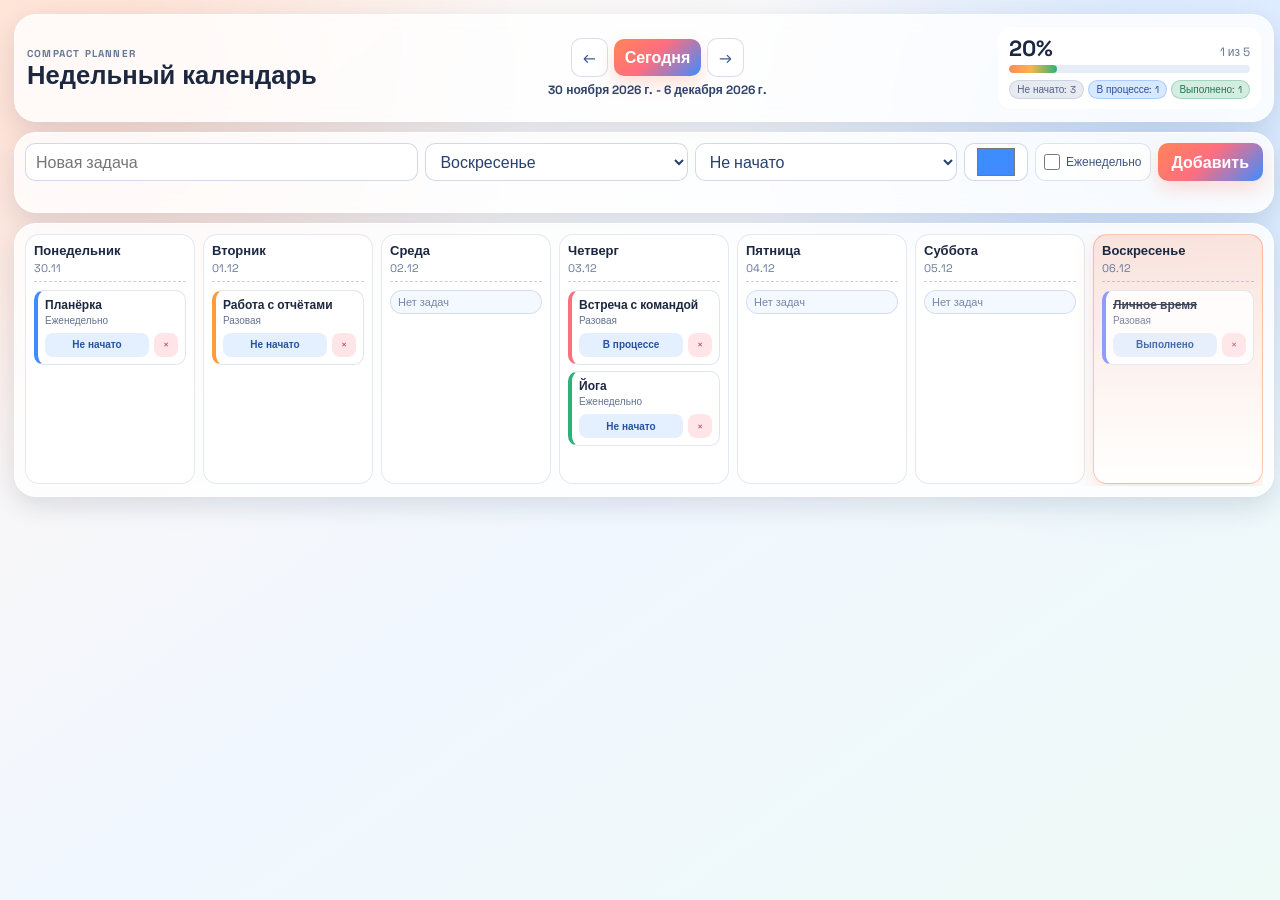
==== commit 2d5a2da6: "переписала задание" ====
--- a/index.html
+++ b/index.html
@@ -3,155 +3,64 @@
 <head>
   <meta charset="UTF-8" />
   <meta name="viewport" content="width=device-width, initial-scale=1.0" />
-  <title>Weekly Planner</title>
+  <title>Compact Weekly Planner</title>
   <link rel="preconnect" href="https://fonts.googleapis.com">
   <link rel="preconnect" href="https://fonts.gstatic.com" crossorigin>
   <link href="https://fonts.googleapis.com/css2?family=Space+Grotesk:wght@400;500;600;700&display=swap" rel="stylesheet">
   <link rel="stylesheet" href="styles.css" />
 </head>
 <body>
-  <div class="bg-orb orb-a"></div>
-  <div class="bg-orb orb-b"></div>
-
-  <main class="planner-app">
-    <header class="app-header panel">
-      <div>
-        <p class="kicker">Weekly Productivity</p>
+  <main class="app-shell">
+    <header class="panel header">
+      <div class="title-wrap">
+        <p class="kicker">Compact Planner</p>
         <h1>Недельный календарь</h1>
       </div>
-      <div class="week-nav" aria-label="Навигация по неделям">
-        <button id="prevWeek" class="ghost-btn" type="button">← Пред</button>
-        <button id="todayWeek" class="accent-btn" type="button">Текущая неделя</button>
-        <button id="nextWeek" class="ghost-btn" type="button">След →</button>
+
+      <div class="nav-wrap">
+        <div class="week-nav">
+          <button id="prevWeek" class="ghost-btn" type="button">←</button>
+          <button id="todayWeek" class="accent-btn" type="button">Сегодня</button>
+          <button id="nextWeek" class="ghost-btn" type="button">→</button>
+        </div>
         <p id="weekRange" class="week-range"></p>
       </div>
+
+      <aside class="stats-mini" aria-label="Статистика выполнения">
+        <div class="stats-row">
+          <strong id="statsPercent">0%</strong>
+          <span id="statsMeta">0 из 0</span>
+        </div>
+        <div class="mini-bar"><div id="statsFill" class="mini-fill"></div></div>
+        <div class="chips">
+          <span id="chipTodo" class="chip todo">Не начато: 0</span>
+          <span id="chipProgress" class="chip progress">В процессе: 0</span>
+          <span id="chipDone" class="chip done">Выполнено: 0</span>
+        </div>
+      </aside>
     </header>
 
-    <section class="top-layout">
-      <section class="panel task-panel">
-        <div class="section-head">
-          <h2>Добавить задачу</h2>
-          <p>Создавайте разовые и еженедельные задачи с точным временем.</p>
-        </div>
-
-        <form id="taskForm" class="task-form">
-          <label class="field field-wide">
-            <span>Название</span>
-            <input id="taskTitle" type="text" maxlength="120" placeholder="Например: Подготовка презентации" required />
-          </label>
-
-          <label class="field">
-            <span>День недели</span>
-            <select id="taskDay" required></select>
-          </label>
-
-          <label class="field">
-            <span>Цвет карточки</span>
-            <input id="taskColor" type="color" value="#3f8cff" />
-          </label>
-
-          <label class="field">
-            <span>Время начала</span>
-            <input id="taskStart" type="time" value="09:00" required />
-          </label>
-
-          <label class="field">
-            <span>Время окончания</span>
-            <input id="taskEnd" type="time" value="10:00" required />
-          </label>
-
-          <label class="field">
-            <span>Статус</span>
-            <select id="taskStatus" required>
-              <option value="todo">Не начато</option>
-              <option value="inprogress">В процессе</option>
-              <option value="done">Выполнено</option>
-            </select>
-          </label>
-
-          <label class="field field-wide">
-            <span>Описание</span>
-            <textarea id="taskDescription" rows="2" maxlength="240" placeholder="Короткое описание или заметка"></textarea>
-          </label>
-
-          <label class="toggle-row field-wide">
-            <input id="taskRepeat" type="checkbox" />
-            <span>Повторять каждую неделю</span>
-          </label>
-
-          <div class="field-wide form-actions">
-            <button class="accent-btn" type="submit">Добавить задачу</button>
-            <p id="formMessage" class="form-message" aria-live="polite"></p>
-          </div>
-        </form>
-      </section>
-
-      <section class="panel dashboard-panel">
-        <div class="section-head">
-          <h2>Дашборд недели</h2>
-          <p>Следите за прогрессом и нагрузкой по дням.</p>
-        </div>
-
-        <div class="metric-grid">
-          <article class="metric-card">
-            <p>Всего задач</p>
-            <strong id="totalTasks">0</strong>
-          </article>
-          <article class="metric-card">
-            <p>Выполнено</p>
-            <strong id="doneTasks">0</strong>
-          </article>
-          <article class="metric-card">
-            <p>Запланировано часов</p>
-            <strong id="plannedHours">0</strong>
-          </article>
-          <article class="metric-card">
-            <p>Пересечений по времени</p>
-            <strong id="overlapCount">0</strong>
-          </article>
-        </div>
-
-        <div class="progress-box">
-          <div class="progress-head">
-            <span>Прогресс недели</span>
-            <strong id="progressPercent">0%</strong>
-          </div>
-          <div class="progress-track" role="progressbar" aria-label="Выполнение задач">
-            <div id="progressFill" class="progress-fill"></div>
-          </div>
-          <p id="progressMeta" class="progress-meta">0 из 0 задач выполнено</p>
-        </div>
-
-        <div class="status-bars" aria-label="Распределение задач по статусам">
-          <div class="status-row">
-            <span>Не начато</span>
-            <div class="status-track"><div id="barTodo" class="status-fill todo"></div></div>
-            <b id="countTodo">0</b>
-          </div>
-          <div class="status-row">
-            <span>В процессе</span>
-            <div class="status-track"><div id="barProgress" class="status-fill progress"></div></div>
-            <b id="countProgress">0</b>
-          </div>
-          <div class="status-row">
-            <span>Выполнено</span>
-            <div class="status-track"><div id="barDone" class="status-fill done"></div></div>
-            <b id="countDone">0</b>
-          </div>
-        </div>
-
-        <p class="insight" id="busiestDay">Самый загруженный день: —</p>
-      </section>
+    <section class="panel quick-add">
+      <form id="taskForm" class="task-form">
+        <input id="taskTitle" type="text" maxlength="120" placeholder="Новая задача" required />
+        <select id="taskDay" required></select>
+        <select id="taskStatus" required>
+          <option value="todo">Не начато</option>
+          <option value="inprogress">В процессе</option>
+          <option value="done">Выполнено</option>
+        </select>
+        <input id="taskColor" type="color" value="#3f8cff" />
+        <label class="repeat-toggle">
+          <input id="taskRepeat" type="checkbox" />
+          <span>Еженедельно</span>
+        </label>
+        <button class="accent-btn add-btn" type="submit">Добавить</button>
+      </form>
+      <p id="formMessage" class="form-message" aria-live="polite"></p>
     </section>
 
-    <section class="panel calendar-shell">
-      <div class="section-head compact">
-        <h2>Сетка недели</h2>
-        <p>Задачи автоматически раскладываются рядом, если пересекаются по времени.</p>
-      </div>
-      <div class="calendar-scroll">
-        <div id="weekGrid" class="week-grid" aria-label="Недельный календарь"></div>
-      </div>
+    <section class="panel board-wrap">
+      <div id="weekBoard" class="week-board" aria-label="Неделя"></div>
     </section>
   </main>
 
--- a/styles.css
+++ b/styles.css
@@ -1,26 +1,21 @@
 ﻿:root {
-  --bg-start: #fff7ef;
-  --bg-mid: #eef6ff;
-  --bg-end: #eafaf6;
-  --text-main: #1d2642;
-  --text-muted: #60708f;
-  --panel-bg: rgba(255, 255, 255, 0.78);
-  --panel-border: rgba(255, 255, 255, 0.92);
-  --shadow-soft: 0 12px 36px rgba(18, 37, 71, 0.13);
-  --shadow-card: 0 10px 24px rgba(33, 59, 99, 0.16);
-  --radius-xl: 26px;
-  --radius-lg: 18px;
-  --radius-md: 13px;
-  --accent: #ff7a45;
-  --accent-2: #129a9a;
-  --accent-3: #3f8cff;
-  --danger: #d8495a;
-  --ok: #2b9e63;
-  --time-column-width: 82px;
-  --hour-height: 64px;
-  --half-hour: calc(var(--hour-height) / 2);
-  --timeline-hours: 17;
-  --timeline-height: calc(var(--hour-height) * var(--timeline-hours));
+  --bg-a: #fff6ef;
+  --bg-b: #f1f7ff;
+  --bg-c: #eefaf6;
+  --text: #1c2740;
+  --muted: #667795;
+  --panel: rgba(255, 255, 255, 0.82);
+  --panel-line: rgba(255, 255, 255, 0.95);
+  --shadow: 0 10px 24px rgba(23, 44, 84, 0.12);
+  --accent: #ff7b57;
+  --accent-2: #3f8cff;
+  --good: #2ba168;
+  --warn: #3f8cff;
+  --soft: #8899bb;
+  --danger: #db4c61;
+  --radius-xl: 22px;
+  --radius-lg: 14px;
+  --radius-md: 10px;
 }
 
 * {
@@ -31,722 +26,434 @@
   margin: 0;
   min-height: 100vh;
   font-family: "Space Grotesk", "Segoe UI", sans-serif;
-  color: var(--text-main);
+  color: var(--text);
   background:
-    radial-gradient(circle at 8% 18%, rgba(255, 141, 89, 0.26), transparent 30%),
-    radial-gradient(circle at 90% 11%, rgba(64, 145, 255, 0.28), transparent 32%),
-    radial-gradient(circle at 80% 88%, rgba(19, 170, 148, 0.2), transparent 28%),
-    linear-gradient(145deg, var(--bg-start) 0%, var(--bg-mid) 52%, var(--bg-end) 100%);
-  padding: 18px;
-  position: relative;
-  overflow-x: hidden;
-}
-
-.bg-orb {
-  position: fixed;
-  border-radius: 999px;
-  filter: blur(72px);
-  pointer-events: none;
-  z-index: 0;
-}
-
-.orb-a {
-  width: 260px;
-  height: 260px;
-  right: -100px;
-  top: -90px;
-  background: rgba(255, 141, 89, 0.36);
-}
-
-.orb-b {
-  width: 320px;
-  height: 320px;
-  left: -120px;
-  bottom: -140px;
-  background: rgba(64, 145, 255, 0.28);
-}
-
-.planner-app {
-  max-width: 1700px;
+    radial-gradient(circle at 8% 10%, rgba(255, 130, 88, 0.22), transparent 30%),
+    radial-gradient(circle at 90% 16%, rgba(64, 145, 255, 0.2), transparent 30%),
+    linear-gradient(145deg, var(--bg-a) 0%, var(--bg-b) 52%, var(--bg-c) 100%);
+  padding: 14px;
+}
+
+.app-shell {
+  max-width: 1480px;
   margin: 0 auto;
-  position: relative;
-  z-index: 1;
-  display: grid;
-  gap: 14px;
+  display: grid;
+  gap: 10px;
 }
 
 .panel {
+  background: var(--panel);
+  border: 1px solid var(--panel-line);
   border-radius: var(--radius-xl);
-  border: 1px solid var(--panel-border);
-  background: var(--panel-bg);
-  backdrop-filter: blur(10px);
-  box-shadow: var(--shadow-soft);
-}
-
-.app-header {
-  padding: 18px 22px;
-  display: flex;
-  justify-content: space-between;
-  gap: 18px;
-  align-items: flex-end;
+  box-shadow: var(--shadow);
+  backdrop-filter: blur(8px);
+}
+
+.header {
+  display: grid;
+  grid-template-columns: auto 1fr auto;
+  align-items: center;
+  gap: 12px;
+  padding: 12px;
 }
 
 .kicker {
-  margin: 0 0 6px;
+  margin: 0 0 3px;
   text-transform: uppercase;
-  letter-spacing: 0.18em;
-  font-size: 11px;
+  letter-spacing: 0.12em;
+  font-size: 10px;
+  color: var(--muted);
   font-weight: 700;
-  color: var(--text-muted);
 }
 
 h1 {
   margin: 0;
-  font-size: clamp(28px, 2.4vw, 40px);
+  font-size: clamp(20px, 2vw, 28px);
   line-height: 1;
 }
 
-h2 {
-  margin: 0;
-  font-size: clamp(20px, 1.6vw, 26px);
-}
-
-.section-head {
-  display: grid;
-  gap: 4px;
-  margin-bottom: 14px;
-}
-
-.section-head p {
-  margin: 0;
-  color: var(--text-muted);
-  font-size: 14px;
-}
-
-.section-head.compact {
-  margin-bottom: 10px;
+.nav-wrap {
+  display: grid;
+  justify-items: center;
+  gap: 5px;
 }
 
 .week-nav {
   display: flex;
   align-items: center;
-  gap: 8px;
-  flex-wrap: wrap;
-  justify-content: flex-end;
+  gap: 6px;
 }
 
 .week-range {
-  margin: 0 0 0 10px;
-  font-size: 14px;
+  margin: 0;
+  font-size: 12px;
   font-weight: 700;
-  color: #23345b;
-  background: rgba(255, 255, 255, 0.8);
-  border: 1px solid rgba(255, 255, 255, 0.9);
-  border-radius: 999px;
-  padding: 8px 14px;
+  color: #2f426a;
 }
 
 button,
 input,
-select,
-textarea {
+select {
   font: inherit;
 }
 
 .ghost-btn,
 .accent-btn {
   border: 0;
-  border-radius: 12px;
-  padding: 10px 14px;
+  border-radius: 10px;
+  padding: 8px 11px;
   cursor: pointer;
-  transition: transform 0.22s ease, box-shadow 0.22s ease, background 0.22s ease;
+  transition: transform 0.18s ease, box-shadow 0.18s ease;
 }
 
 .ghost-btn {
-  background: rgba(255, 255, 255, 0.85);
-  color: #2c416f;
-  border: 1px solid rgba(120, 148, 203, 0.35);
-}
-
-.ghost-btn:hover {
+  background: #ffffff;
+  color: #355184;
+  border: 1px solid rgba(122, 146, 194, 0.3);
+}
+
+.ghost-btn:hover,
+.accent-btn:hover {
   transform: translateY(-1px);
-  background: #ffffff;
 }
 
 .accent-btn {
-  background: linear-gradient(135deg, #ff8c5b 0%, #ff6f7f 52%, #3f8cff 100%);
+  background: linear-gradient(135deg, #ff8458 0%, #ff6e7f 45%, #3f8cff 100%);
   color: #fff;
-  box-shadow: 0 10px 24px rgba(255, 122, 69, 0.26);
   font-weight: 700;
-}
-
-.accent-btn:hover {
-  transform: translateY(-2px);
-  box-shadow: 0 14px 26px rgba(255, 122, 69, 0.3);
-}
-
-.top-layout {
-  display: grid;
-  grid-template-columns: minmax(420px, 1.2fr) minmax(340px, 1fr);
-  gap: 14px;
-}
-
-.task-panel,
-.dashboard-panel {
-  padding: 16px;
-}
-
-.task-form {
-  display: grid;
-  grid-template-columns: repeat(2, minmax(0, 1fr));
-  gap: 10px;
-}
-
-.field,
-.toggle-row {
-  display: grid;
+  box-shadow: 0 8px 18px rgba(255, 123, 87, 0.24);
+}
+
+.stats-mini {
+  min-width: 230px;
+  border-radius: var(--radius-lg);
+  padding: 9px 10px;
+  background: rgba(255, 255, 255, 0.9);
+  border: 1px solid rgba(255, 255, 255, 0.95);
+}
+
+.stats-row {
+  display: flex;
+  align-items: baseline;
+  justify-content: space-between;
   gap: 6px;
-}
-
-.field span {
-  font-size: 13px;
-  color: #455679;
-  font-weight: 600;
-}
-
-.field-wide {
-  grid-column: 1 / -1;
-}
-
-input,
-select,
-textarea {
-  width: 100%;
-  border: 1px solid rgba(123, 151, 200, 0.32);
-  background: rgba(255, 255, 255, 0.95);
-  color: #23345b;
-  border-radius: 12px;
-  padding: 10px 12px;
-}
-
-textarea {
-  resize: vertical;
-  min-height: 58px;
-}
-
-input:focus,
-select:focus,
-textarea:focus {
-  outline: 2px solid rgba(64, 145, 255, 0.28);
-  border-color: rgba(64, 145, 255, 0.45);
-}
-
-.toggle-row {
-  align-items: center;
-  grid-template-columns: 20px 1fr;
-  gap: 10px;
-  min-height: 40px;
-}
-
-.toggle-row input {
-  width: 18px;
-  height: 18px;
-  accent-color: var(--accent-3);
-}
-
-.form-actions {
-  display: flex;
-  align-items: center;
-  gap: 10px;
-  flex-wrap: wrap;
-}
-
-.form-message {
-  margin: 0;
-  color: #385174;
-  font-size: 13px;
-  min-height: 18px;
-}
-
-.form-message.error {
-  color: var(--danger);
-}
-
-.metric-grid {
-  display: grid;
-  grid-template-columns: repeat(2, minmax(0, 1fr));
-  gap: 9px;
-  margin-bottom: 10px;
-}
-
-.metric-card {
-  margin: 0;
-  padding: 12px;
-  border-radius: var(--radius-md);
-  background: rgba(255, 255, 255, 0.86);
-  border: 1px solid rgba(255, 255, 255, 0.92);
-}
-
-.metric-card p {
-  margin: 0 0 4px;
-  font-size: 13px;
-  color: #5a6d92;
-}
-
-.metric-card strong {
-  font-size: 25px;
+  margin-bottom: 5px;
+}
+
+.stats-row strong {
+  font-size: 22px;
   line-height: 1;
 }
 
-.progress-box {
-  border-radius: 14px;
-  background: rgba(255, 255, 255, 0.82);
-  border: 1px solid rgba(255, 255, 255, 0.95);
-  padding: 11px;
-  margin-bottom: 10px;
-}
-
-.progress-head {
-  display: flex;
-  justify-content: space-between;
-  align-items: center;
-  margin-bottom: 6px;
-}
-
-.progress-head span {
-  color: #4f6287;
-  font-size: 13px;
-  font-weight: 600;
-}
-
-.progress-head strong {
-  font-size: 20px;
-}
-
-.progress-track {
-  width: 100%;
-  height: 11px;
-  background: #e5edf7;
-  border-radius: 999px;
-  overflow: hidden;
-}
-
-.progress-fill {
-  width: 0;
-  height: 100%;
-  border-radius: inherit;
-  background: linear-gradient(90deg, #ff8a57 0%, #ffb347 46%, #14b298 100%);
-  transition: width 0.35s ease;
-}
-
-.progress-meta {
-  margin: 6px 0 0;
-  color: #5a6d92;
+.stats-row span {
   font-size: 12px;
-}
-
-.status-bars {
-  display: grid;
-  gap: 8px;
-}
-
-.status-row {
-  display: grid;
-  grid-template-columns: 88px 1fr 28px;
-  align-items: center;
-  gap: 8px;
-}
-
-.status-row span {
-  font-size: 12px;
-  color: #4f6287;
-}
-
-.status-row b {
-  font-size: 12px;
-  text-align: right;
-  color: #33496f;
-}
-
-.status-track {
+  color: var(--muted);
+}
+
+.mini-bar {
   height: 8px;
   border-radius: 999px;
-  background: #e7eff9;
+  background: #e6edf8;
   overflow: hidden;
-}
-
-.status-fill {
+  margin-bottom: 7px;
+}
+
+.mini-fill {
   height: 100%;
   width: 0;
   border-radius: inherit;
-  transition: width 0.35s ease;
-}
-
-.status-fill.todo {
-  background: #8090b7;
-}
-
-.status-fill.progress {
-  background: #3f8cff;
-}
-
-.status-fill.done {
-  background: #2eab6d;
-}
-
-.insight {
-  margin: 10px 0 0;
-  font-size: 13px;
-  color: #33496f;
-  padding: 9px 11px;
-  border-radius: 11px;
-  background: rgba(232, 243, 255, 0.72);
-}
-
-.calendar-shell {
-  padding: 14px;
-}
-
-.calendar-scroll {
-  overflow: auto;
-  border-radius: 16px;
-  border: 1px solid rgba(255, 255, 255, 0.9);
-  background: rgba(252, 255, 255, 0.7);
-  max-height: 74vh;
-}
-
-.week-grid {
-  display: grid;
-  grid-template-columns: var(--time-column-width) repeat(7, minmax(220px, 1fr));
-  grid-template-rows: 76px var(--timeline-height);
-  min-width: calc(var(--time-column-width) + 7 * 220px);
-}
-
-.corner-cell,
-.day-header,
-.time-axis,
-.day-column {
-  border-right: 1px solid rgba(111, 140, 189, 0.22);
-  border-bottom: 1px solid rgba(111, 140, 189, 0.22);
-}
-
-.corner-cell {
-  position: sticky;
-  left: 0;
-  top: 0;
-  z-index: 45;
-  display: grid;
-  place-items: center;
+  background: linear-gradient(90deg, #ff8b59 0%, #f8b547 45%, #2eb179 100%);
+  transition: width 0.28s ease;
+}
+
+.chips {
+  display: flex;
+  gap: 4px;
+  flex-wrap: wrap;
+}
+
+.chip {
+  font-size: 10px;
+  padding: 2px 7px;
+  border-radius: 999px;
+  border: 1px solid transparent;
+}
+
+.chip.todo {
+  color: #506186;
+  background: rgba(136, 153, 187, 0.2);
+  border-color: rgba(136, 153, 187, 0.28);
+}
+
+.chip.progress {
+  color: #28509b;
+  background: rgba(63, 140, 255, 0.2);
+  border-color: rgba(63, 140, 255, 0.3);
+}
+
+.chip.done {
+  color: #23784f;
+  background: rgba(43, 161, 104, 0.2);
+  border-color: rgba(43, 161, 104, 0.3);
+}
+
+.quick-add {
+  padding: 10px;
+}
+
+.task-form {
+  display: grid;
+  grid-template-columns: minmax(190px, 1.5fr) 1fr 1fr 64px auto auto;
+  gap: 7px;
+  align-items: center;
+}
+
+.task-form input,
+.task-form select {
+  width: 100%;
+  height: 38px;
+  border-radius: var(--radius-md);
+  border: 1px solid rgba(122, 146, 194, 0.35);
+  background: rgba(255, 255, 255, 0.95);
+  color: #28406f;
+  padding: 0 10px;
+}
+
+.task-form input:focus,
+.task-form select:focus {
+  outline: 2px solid rgba(63, 140, 255, 0.24);
+  border-color: rgba(63, 140, 255, 0.44);
+}
+
+.repeat-toggle {
+  display: inline-flex;
+  align-items: center;
+  gap: 6px;
+  color: #41567f;
   font-size: 12px;
-  font-weight: 700;
-  color: #405178;
-  background: rgba(244, 249, 255, 0.98);
-}
-
-.day-header {
-  position: sticky;
-  top: 0;
-  z-index: 40;
-  padding: 11px 12px;
-  background: rgba(246, 250, 255, 0.98);
-  display: grid;
-  align-content: center;
-  gap: 4px;
-}
-
-.day-header strong {
-  font-size: 14px;
-}
-
-.day-header span {
+  height: 38px;
+  padding: 0 8px;
+  border-radius: var(--radius-md);
+  border: 1px solid rgba(122, 146, 194, 0.25);
+  background: rgba(255, 255, 255, 0.8);
+}
+
+.repeat-toggle input {
+  width: 16px;
+  height: 16px;
+  accent-color: var(--accent-2);
+  margin: 0;
+}
+
+.add-btn {
+  height: 38px;
+  padding: 0 14px;
+}
+
+.form-message {
+  margin: 6px 0 0;
+  min-height: 15px;
   font-size: 12px;
-  color: var(--text-muted);
-}
-
-.day-header.today {
-  background: linear-gradient(135deg, rgba(255, 137, 82, 0.24), rgba(255, 233, 199, 0.82));
-  box-shadow: inset 0 -3px 0 rgba(255, 122, 69, 0.55);
-}
-
-.day-header.today strong,
-.day-header.today span {
-  color: #7a3a18;
-}
-
-.time-axis {
-  position: sticky;
-  left: 0;
-  z-index: 35;
-  background: rgba(246, 250, 255, 0.96);
-  height: var(--timeline-height);
-}
-
-.time-label {
-  position: absolute;
-  left: 11px;
-  transform: translateY(-50%);
-  color: #5a6d92;
-  font-size: 11px;
-  font-weight: 600;
-  letter-spacing: 0.02em;
-}
-
-.day-column {
-  background: #f8fbff;
-}
-
-.day-column.today {
-  background: linear-gradient(180deg, rgba(255, 146, 93, 0.12), rgba(255, 249, 238, 0.46));
-}
-
-.day-track {
-  position: relative;
-  height: var(--timeline-height);
-  background:
-    repeating-linear-gradient(
-      to bottom,
-      rgba(83, 116, 174, 0.08) 0,
-      rgba(83, 116, 174, 0.08) 1px,
-      transparent 1px,
-      transparent var(--half-hour)
-    ),
-    repeating-linear-gradient(
-      to bottom,
-      rgba(78, 110, 163, 0.15) 0,
-      rgba(78, 110, 163, 0.15) 1px,
-      transparent 1px,
-      transparent var(--hour-height)
-    );
-}
-
-.empty-day {
-  position: absolute;
-  top: 12px;
-  left: 10px;
-  font-size: 12px;
-  color: #7a8caf;
-  padding: 4px 9px;
-  border-radius: 999px;
-  background: rgba(255, 255, 255, 0.86);
-  border: 1px solid rgba(145, 169, 208, 0.3);
-}
-
-.event-card {
-  position: absolute;
-  border-radius: 12px;
-  border: 1px solid rgba(255, 255, 255, 0.9);
-  box-shadow: var(--shadow-card);
-  padding: 8px 8px 7px;
-  display: grid;
-  gap: 4px;
-  overflow: hidden;
-  animation: pop-in 0.35s ease both;
-  transition: transform 0.18s ease, box-shadow 0.18s ease;
-  color: #17315b;
-}
-
-.event-card:hover {
-  transform: translateY(-2px);
-  box-shadow: 0 13px 26px rgba(32, 59, 102, 0.22);
-}
-
-.event-card.status-done {
-  opacity: 0.86;
-}
-
-.event-card.status-done .event-title {
-  text-decoration: line-through;
-}
-
-.event-head {
-  display: flex;
-  justify-content: space-between;
-  align-items: flex-start;
-  gap: 4px;
-}
-
-.event-title {
-  margin: 0;
+  color: #4c628a;
+}
+
+.form-message.error {
+  color: var(--danger);
+}
+
+.board-wrap {
+  padding: 10px;
+}
+
+.week-board {
+  display: grid;
+  grid-template-columns: repeat(7, minmax(170px, 1fr));
+  gap: 8px;
+  overflow-x: auto;
+  padding-bottom: 2px;
+}
+
+.day-tile {
+  min-height: 250px;
+  border-radius: var(--radius-lg);
+  background: rgba(255, 255, 255, 0.9);
+  border: 1px solid rgba(126, 149, 194, 0.22);
+  padding: 8px;
+  display: grid;
+  grid-template-rows: auto 1fr;
+  gap: 8px;
+}
+
+.day-tile.today {
+  background: linear-gradient(180deg, rgba(255, 129, 84, 0.2), rgba(255, 255, 255, 0.92));
+  border-color: rgba(255, 129, 84, 0.45);
+  box-shadow: 0 8px 20px rgba(255, 129, 84, 0.2);
+}
+
+.day-head {
+  padding-bottom: 6px;
+  border-bottom: 1px dashed rgba(108, 131, 173, 0.38);
+}
+
+.day-head strong {
+  display: block;
   font-size: 13px;
   line-height: 1.2;
+}
+
+.day-head span {
+  display: block;
+  margin-top: 2px;
+  color: var(--muted);
+  font-size: 11px;
+}
+
+.task-list {
+  display: grid;
+  gap: 6px;
+  align-content: start;
+}
+
+.task-item {
+  border-radius: 10px;
+  border: 1px solid rgba(122, 146, 194, 0.24);
+  background: #fff;
+  padding: 7px;
+  display: grid;
+  gap: 6px;
+  border-left: 4px solid #3f8cff;
+  transition: transform 0.16s ease, box-shadow 0.16s ease;
+}
+
+.task-item:hover {
+  transform: translateY(-1px);
+  box-shadow: 0 8px 16px rgba(34, 58, 99, 0.12);
+}
+
+.task-item.status-done {
+  opacity: 0.84;
+}
+
+.task-item.status-done .task-title {
+  text-decoration: line-through;
+}
+
+.task-main {
+  display: grid;
+  gap: 2px;
+}
+
+.task-title {
+  margin: 0;
+  font-size: 12px;
+  line-height: 1.2;
   font-weight: 700;
 }
 
-.event-delete {
-  border: 0;
-  background: rgba(255, 255, 255, 0.72);
-  color: #3f5580;
-  width: 20px;
-  height: 20px;
-  border-radius: 8px;
-  cursor: pointer;
-  font-size: 14px;
-  line-height: 1;
-}
-
-.event-delete:hover {
-  background: rgba(255, 218, 226, 0.96);
-  color: var(--danger);
-}
-
-.event-time {
-  margin: 0;
-  font-size: 11px;
-  font-weight: 700;
-  color: #304b79;
-}
-
-.event-desc {
-  margin: 0;
-  font-size: 11px;
-  line-height: 1.28;
-  color: #37537f;
-  display: -webkit-box;
-  -webkit-line-clamp: 2;
-  -webkit-box-orient: vertical;
-  overflow: hidden;
-}
-
-.event-footer {
-  margin-top: auto;
+.task-note {
+  margin: 0;
+  font-size: 10px;
+  color: #627392;
+}
+
+.task-actions {
   display: flex;
   gap: 5px;
-  align-items: center;
-  justify-content: space-between;
-}
-
-.event-card.compact .event-desc {
-  display: none;
-}
-
-.event-card.compact .event-footer {
-  gap: 3px;
-}
-
-.event-badge {
-  display: inline-flex;
-  align-items: center;
+}
+
+.status-btn,
+.delete-btn {
+  border: 0;
+  border-radius: 8px;
+  font-size: 10px;
+  height: 24px;
+  cursor: pointer;
+}
+
+.status-btn {
+  flex: 1;
+  background: rgba(63, 140, 255, 0.14);
+  color: #24539f;
+  font-weight: 700;
+}
+
+.delete-btn {
+  width: 24px;
+  background: rgba(255, 226, 230, 0.9);
+  color: #bc3b52;
+}
+
+.empty {
+  margin: 0;
+  font-size: 11px;
+  color: #7487ab;
+  padding: 4px 7px;
   border-radius: 999px;
-  padding: 2px 7px;
-  font-size: 10px;
-  font-weight: 700;
-  background: rgba(255, 255, 255, 0.74);
-  color: #2c4f88;
-  white-space: nowrap;
-}
-
-.status-select {
-  border: 1px solid rgba(98, 126, 178, 0.4);
-  border-radius: 8px;
-  font-size: 11px;
-  padding: 2px 5px;
-  background: rgba(255, 255, 255, 0.9);
-  color: #2c416f;
-  max-width: 114px;
-}
-
-.now-line {
-  position: absolute;
-  left: 4px;
-  right: 4px;
-  height: 2px;
-  background: linear-gradient(90deg, rgba(255, 76, 76, 0), rgba(255, 76, 76, 0.95), rgba(255, 76, 76, 0));
-  z-index: 5;
-}
-
-.now-label {
-  position: absolute;
-  top: -10px;
-  right: 8px;
-  padding: 2px 6px;
-  border-radius: 999px;
-  font-size: 10px;
-  font-weight: 700;
-  color: #fff;
-  background: #ff5959;
-}
-
-@keyframes pop-in {
-  from {
-    opacity: 0;
-    transform: translateY(10px) scale(0.98);
-  }
-  to {
-    opacity: 1;
-    transform: translateY(0) scale(1);
-  }
-}
-
-@media (max-width: 1400px) {
-  .top-layout {
+  background: rgba(239, 246, 255, 0.7);
+  border: 1px solid rgba(148, 172, 214, 0.32);
+  display: inline-block;
+}
+
+@media (max-width: 1180px) {
+  .header {
     grid-template-columns: 1fr;
-  }
-}
-
-@media (max-width: 1024px) {
-  :root {
-    --hour-height: 60px;
-  }
-
-  .planner-app {
-    gap: 10px;
-  }
-
-  .app-header {
-    align-items: flex-start;
-    flex-direction: column;
-  }
-
-  .week-nav {
-    justify-content: flex-start;
-  }
-
-  .metric-card strong {
-    font-size: 22px;
-  }
-
-  .week-grid {
-    min-width: calc(var(--time-column-width) + 7 * 205px);
-    grid-template-columns: var(--time-column-width) repeat(7, minmax(205px, 1fr));
+    align-items: start;
+  }
+
+  .nav-wrap {
+    justify-items: start;
+  }
+
+  .stats-mini {
+    min-width: 0;
+    width: 100%;
+  }
+
+  .task-form {
+    grid-template-columns: 1fr 1fr;
+  }
+
+  .repeat-toggle,
+  .add-btn {
+    width: fit-content;
   }
 }
 
 @media (max-width: 760px) {
   body {
-    padding: 10px;
+    padding: 9px;
   }
 
   .panel {
-    border-radius: 18px;
-  }
-
-  .app-header,
-  .task-panel,
-  .dashboard-panel,
-  .calendar-shell {
-    padding: 12px;
+    border-radius: 16px;
+  }
+
+  .header,
+  .quick-add,
+  .board-wrap {
+    padding: 9px;
   }
 
   .task-form {
     grid-template-columns: 1fr;
   }
 
-  .metric-grid {
-    grid-template-columns: 1fr 1fr;
-  }
-
-  .week-range {
+  .repeat-toggle,
+  .add-btn {
     width: 100%;
-    text-align: center;
-    margin-left: 0;
-  }
-
-  .week-grid {
-    min-width: calc(var(--time-column-width) + 7 * 180px);
-    grid-template-columns: var(--time-column-width) repeat(7, minmax(180px, 1fr));
-  }
-
-  .status-select {
-    max-width: 96px;
-  }
-}
+    justify-content: center;
+  }
+
+  .week-board {
+    grid-auto-flow: column;
+    grid-auto-columns: minmax(78vw, 1fr);
+    grid-template-columns: none;
+    overscroll-behavior-x: contain;
+    scroll-snap-type: x mandatory;
+  }
+
+  .day-tile {
+    scroll-snap-align: start;
+    min-height: 230px;
+  }
+}
